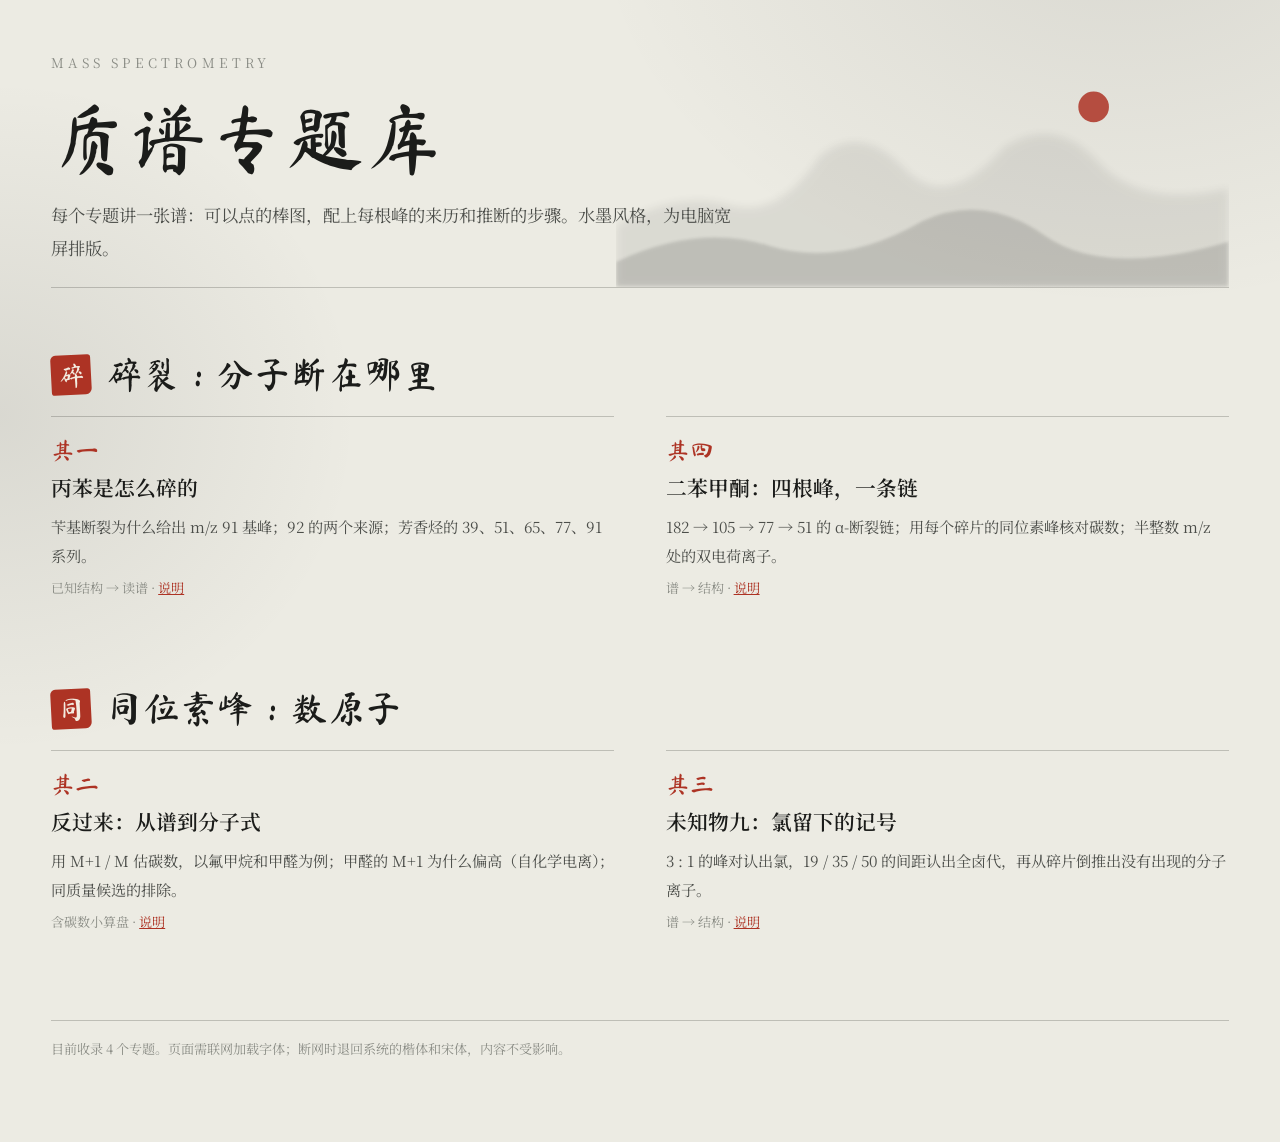
==== index.html @ 953d2ff4 "Add mass spectrometry library with four ink-wash topics Propylbenzene fragmentation, formula from M+" ====
<!doctype html>
<html lang="zh-CN">
<head>
<meta charset="utf-8">
<meta name="viewport" content="width=device-width, initial-scale=1, viewport-fit=cover">
<meta name="description" content="质谱可视化专题库：水墨风格的交互讲解网页，按主题分类。">
<title>Mass Spectrometry · 质谱专题库</title>
<link rel="stylesheet" href="assets/ink.css">
</head>
<body>
<div class="scroll">
  <header class="top">
    <div class="eyebrow">MASS SPECTROMETRY</div>
    <h1>质谱专题库</h1>
    <p class="lede">每个专题讲一张谱：可以点的棒图，配上每根峰的来历和推断的步骤。水墨风格，为电脑宽屏排版。</p>
  </header>

  <section aria-labelledby="g-frag">
    <div class="head"><span class="seal" aria-hidden="true">碎</span><h2 id="g-frag">碎裂：分子断在哪里</h2></div>
    <div class="topic-grid">
      <div class="topic">
        <span class="no">其一</span>
        <a class="title" href="topics/propylbenzene-fragmentation/index.html">丙苯是怎么碎的</a>
        <p>苄基断裂为什么给出 m/z 91 基峰；92 的两个来源；芳香烃的 39、51、65、77、91 系列。</p>
        <span class="meta">已知结构 → 读谱 · <a href="topics/propylbenzene-fragmentation/README.md">说明</a></span>
      </div>
      <div class="topic">
        <span class="no">其四</span>
        <a class="title" href="topics/benzophenone/index.html">二苯甲酮：四根峰，一条链</a>
        <p>182 → 105 → 77 → 51 的 α-断裂链；用每个碎片的同位素峰核对碳数；半整数 m/z 处的双电荷离子。</p>
        <span class="meta">谱 → 结构 · <a href="topics/benzophenone/README.md">说明</a></span>
      </div>
    </div>
  </section>

  <section aria-labelledby="g-iso">
    <div class="head"><span class="seal" aria-hidden="true">同</span><h2 id="g-iso">同位素峰：数原子</h2></div>
    <div class="topic-grid">
      <div class="topic">
        <span class="no">其二</span>
        <a class="title" href="topics/formula-from-spectrum/index.html">反过来：从谱到分子式</a>
        <p>用 M+1 / M 估碳数，以氟甲烷和甲醛为例；甲醛的 M+1 为什么偏高（自化学电离）；同质量候选的排除。</p>
        <span class="meta">含碳数小算盘 · <a href="topics/formula-from-spectrum/README.md">说明</a></span>
      </div>
      <div class="topic">
        <span class="no">其三</span>
        <a class="title" href="topics/chlorine-isotope-unknown/index.html">未知物九：氯留下的记号</a>
        <p>3 : 1 的峰对认出氯，19 / 35 / 50 的间距认出全卤代，再从碎片倒推出没有出现的分子离子。</p>
        <span class="meta">谱 → 结构 · <a href="topics/chlorine-isotope-unknown/README.md">说明</a></span>
      </div>
    </div>
  </section>

  <footer><p>目前收录 4 个专题。页面需联网加载字体；断网时退回系统的楷体和宋体，内容不受影响。</p></footer>
</div>
<script src="assets/spectrum.js"></script>
<script>InkSpectrum.decorate();</script>
</body>
</html>
---- assets/ink.css ----
@import url("https://fonts.googleapis.com/css2?family=Ma+Shan+Zheng&family=Noto+Serif+SC:wght@400;600;900&display=swap");

/* 布局：横幅长卷。宽屏下谱图居左为主景，题跋（峰的解读）居右；窄屏退成单栏。 */
:root {
  --paper: #ecebe3;
  --paper-deep: #e1dfd4;
  --ink: #1b1c1a;
  --ink-soft: #4c4e4a;
  --ink-pale: #8b8d86;
  --wash: rgba(27, 28, 26, .09);
  --line: rgba(27, 28, 26, .22);
  --cinnabar: #ad3324;
  --seal-text: #f3ece0;
  --brush: "Ma Shan Zheng", "STKaiti", "KaiTi", "Kaiti SC", serif;
  --serif: "Noto Serif SC", "Songti SC", "STSong", "SimSun", serif;
  --math: "STIX Two Math", "Cambria Math", "Latin Modern Math", "Times New Roman", serif;
}
@media (prefers-color-scheme: dark) {
  :root {
    --paper: #141615; --paper-deep: #1c1f1d; --ink: #dddcd2;
    --ink-soft: #b1b1a7; --ink-pale: #7d7f78; --wash: rgba(221, 220, 210, .08);
    --line: rgba(221, 220, 210, .24); --cinnabar: #d9583f;
    --seal-text: #1a1412; color-scheme: dark;
  }
}

* { box-sizing: border-box; }
[hidden] { display: none !important; }
body {
  margin: 0;
  background:
    radial-gradient(ellipse 60% 36rem at 88% -6rem, var(--wash), transparent 70%),
    radial-gradient(ellipse 40% 30rem at 0% 26rem, var(--wash), transparent 70%),
    var(--paper);
  color: var(--ink);
  font: 17px/1.9 var(--serif);
}
.scroll {
  max-width: 1480px;
  margin-inline: auto;
  padding-inline: clamp(16px, 4vw, 64px);
  padding-block: clamp(1.6rem, 4vw, 3.2rem) 5rem;
  display: flex; flex-direction: column;
  gap: clamp(2.6rem, 5vw, 4.2rem);
}
section, header { display: flex; flex-direction: column; gap: 1.15rem; min-width: 0; }
p { margin: 0; max-width: 44em; }
a { color: var(--cinnabar); }
sub, sup { font-size: .68em; line-height: 0; font-family: var(--math); }
.chem { font-family: var(--math); white-space: nowrap; }
strong { font-weight: 600; }
.red { color: var(--cinnabar); }
.num { font-variant-numeric: tabular-nums; }

/* 卷首 */
header.top { position: relative; padding-bottom: 1.4rem; border-bottom: 1px solid var(--line); }
header.top > * { position: relative; z-index: 1; }
header.top > svg.hills {
  position: absolute; z-index: 0; right: 0; bottom: 0;
  width: min(52%, 640px); height: auto; pointer-events: none;
}
.hills .far { fill: var(--ink); opacity: .08; }
.hills .near { fill: var(--ink); opacity: .14; }
.hills .sun { fill: var(--cinnabar); opacity: .85; }
.crumbs { font-size: .84rem; color: var(--ink-pale); display: flex; gap: .6rem; flex-wrap: wrap; }
.crumbs a { color: var(--ink-soft); text-decoration: none; border-bottom: 1px solid var(--line); }
.crumbs a:hover { color: var(--cinnabar); }
.eyebrow { font-size: .82rem; letter-spacing: .32em; color: var(--ink-pale); }
h1 {
  font-family: var(--brush); font-weight: 400;
  font-size: clamp(2.6rem, 6vw, 4.8rem); line-height: 1.12;
  margin: 0; letter-spacing: .02em; text-wrap: balance;
}
.lede { font-size: 1.08rem; color: var(--ink-soft); max-width: 40em; }

/* 章节题签：朱印 + 行楷 */
.head { display: flex; align-items: center; gap: .9rem; }
.seal {
  flex: none; width: 2.5rem; height: 2.5rem;
  display: grid; place-items: center;
  background: var(--cinnabar); color: var(--seal-text);
  font-family: var(--brush); font-size: 1.65rem; line-height: 1;
  border-radius: 5px 3px 6px 3px; transform: rotate(-3deg);
}
h2 { font-family: var(--brush); font-weight: 400; font-size: clamp(1.7rem, 3vw, 2.3rem); line-height: 1.25; margin: 0; }
h3 { font-size: 1.02rem; font-weight: 600; margin: 0; letter-spacing: .06em; }
h4 { font-size: .78rem; font-weight: 400; letter-spacing: .2em; color: var(--ink-pale); margin: .5rem 0 0; }

/* 主景：谱图 + 题跋 */
.stage {
  display: grid;
  grid-template-columns: minmax(0, 1.75fr) minmax(300px, 1fr);
  gap: 1.2rem clamp(1.5rem, 3vw, 3rem);
  align-items: start;
}
.plot { display: flex; flex-direction: column; gap: .7rem; min-width: 0; }
.plot-bar { display: flex; flex-wrap: wrap; gap: .5rem 1rem; align-items: center; justify-content: space-between; }
.plot-title { font-size: .9rem; color: var(--ink-soft); }
.spec svg { display: block; width: 100%; height: auto; overflow: visible; }
.spec text { font-family: var(--serif); fill: var(--ink-soft); font-size: 13px; font-variant-numeric: tabular-nums; }
.spec .axis { stroke: var(--ink); stroke-width: 2.4; stroke-linecap: round; fill: none; }
.spec .tick { stroke: var(--ink-soft); stroke-width: 1; }
.spec .grid { stroke: var(--line); stroke-width: 1; stroke-dasharray: 2 6; }
.spec .axis-name { fill: var(--ink-pale); font-size: 12px; letter-spacing: .12em; }
.spec .stick { fill: var(--ink); }
.spec .stick.clipped { opacity: .5; }
.spec .stick.on { fill: var(--cinnabar); opacity: 1; }
.spec .stick.kin { fill: var(--ink); }
.spec .ghost { stroke: var(--ink-pale); stroke-width: 1.6; stroke-dasharray: 4 5; fill: none; }
.spec .ghost.on { stroke: var(--cinnabar); }
.spec .bleed { fill: var(--ink); opacity: .13; }
.spec .halo { fill: var(--cinnabar); opacity: .2; }
.spec .lab { fill: var(--ink); font-size: 14px; font-weight: 600; text-anchor: middle; }
.spec .lab.on { fill: var(--cinnabar); }
.spec .hov { fill: var(--ink); font-size: 12.5px; text-anchor: middle; paint-order: stroke; stroke: var(--paper); stroke-width: 5px; stroke-linejoin: round; }
.spec .arc { fill: none; stroke-width: 1.5; stroke-linecap: round; }
.spec .arc.in { stroke: var(--cinnabar); }
.spec .arc.out { stroke: var(--ink-soft); stroke-dasharray: 5 5; }
.spec .arc-t { font-family: var(--math); font-size: 14px; text-anchor: middle; paint-order: stroke; stroke: var(--paper); stroke-width: 5px; stroke-linejoin: round; }
.spec .arc-t.in { fill: var(--cinnabar); }
.spec .arc-t.out { fill: var(--ink-soft); }
.spec .mk-in { fill: var(--cinnabar); }
.spec .mk-out { fill: var(--ink-soft); }
.spec .hit { fill: transparent; cursor: pointer; }

.chips { display: flex; flex-wrap: wrap; gap: .4rem; }
.chips button, .toggle, .node {
  font: inherit; font-size: .9rem; line-height: 1.2; font-variant-numeric: tabular-nums;
  color: var(--ink); background: transparent;
  border: 1px solid var(--line); border-radius: 999px;
  padding: .36rem .8rem; cursor: pointer;
}
.chips button:hover, .toggle:hover, .node:hover { border-color: var(--ink); }
.chips button[aria-pressed="true"], .toggle[aria-pressed="true"] { background: var(--ink); color: var(--paper); border-color: var(--ink); }
button:focus-visible, input:focus-visible, a:focus-visible { outline: 2px solid var(--cinnabar); outline-offset: 3px; }
.hint { font-size: .84rem; color: var(--ink-pale); }

/* 题跋：选中峰的解读 */
.panel {
  display: flex; flex-direction: column; gap: .55rem;
  border-left: 2px solid var(--ink);
  padding: .3rem 0 .6rem 1.4rem;
  min-height: 22rem;
}
.p-mz { display: flex; align-items: baseline; gap: .6rem; flex-wrap: wrap; }
.p-mz b { font-family: var(--brush); font-weight: 400; font-size: 4.2rem; line-height: 1; color: var(--cinnabar); }
.p-mz span { font-size: .84rem; color: var(--ink-pale); letter-spacing: .1em; }
.p-ion { font-family: var(--math); font-size: 1.7rem; line-height: 1.3; }
.p-name { color: var(--ink-soft); font-weight: 600; }
.panel p { font-size: .96rem; max-width: none; }
.p-links { display: flex; flex-direction: column; gap: .45rem; }
.p-links div { display: flex; flex-direction: column; gap: .15rem; }
.p-links button {
  align-self: flex-start; font: inherit; font-size: .92rem; color: var(--ink);
  background: var(--wash); border: 0; border-radius: 4px; padding: .2rem .6rem; cursor: pointer;
  font-variant-numeric: tabular-nums;
}
.p-links button:hover { color: var(--cinnabar); }
.p-links button em { font-style: normal; color: var(--cinnabar); margin-left: .5em; }
.p-links small { font-size: .86rem; color: var(--ink-soft); line-height: 1.7; }

/* 卡片栅格 */
.cards { display: grid; grid-template-columns: repeat(auto-fit, minmax(300px, 1fr)); gap: 1.8rem clamp(1.5rem, 3vw, 3rem); }
.card { display: flex; flex-direction: column; gap: .6rem; border-top: 2px solid var(--ink); padding-top: .9rem; min-width: 0; }
.card p, .card li { font-size: .96rem; }
.card ul { margin: 0; padding-left: 1.2em; display: flex; flex-direction: column; gap: .3rem; }
.two { display: grid; grid-template-columns: repeat(auto-fit, minmax(380px, 1fr)); gap: 1.8rem clamp(1.5rem, 3vw, 3rem); align-items: start; }
.two > div { display: flex; flex-direction: column; gap: .9rem; min-width: 0; }

.steps { margin: 0; padding: 0; list-style: none; counter-reset: s; display: flex; flex-direction: column; gap: .7rem; max-width: 46em; }
.steps li { counter-increment: s; display: grid; grid-template-columns: 2.2rem minmax(0, 1fr); gap: .4rem; font-size: .98rem; }
.steps li::before { content: counter(s, cjk-ideographic); font-family: var(--brush); font-size: 1.5rem; line-height: 1.25; color: var(--cinnabar); }

/* 碎裂路径 */
.flows { display: flex; flex-direction: column; gap: .9rem; }
.flow { display: flex; flex-wrap: wrap; align-items: center; gap: .5rem .6rem; }
.flow .tag { font-size: .84rem; color: var(--ink-pale); width: 7.5em; flex: none; }
.node { border-radius: 6px 3px 7px 3px; border-color: var(--ink); padding: .3rem .7rem; font-weight: 600; font-size: 1rem; }
.node small { font-weight: 400; font-size: .78rem; color: var(--ink-soft); margin-left: .45em; font-family: var(--math); }
.node:hover { color: var(--cinnabar); border-color: var(--cinnabar); }
.arrow { font-size: .82rem; color: var(--ink-soft); white-space: nowrap; }
.arrow::after { content: " ⟶"; color: var(--ink-pale); }

/* 式子与表 */
.eq { font-family: var(--math); font-size: 1.18rem; line-height: 1.5; padding: .5rem 0; overflow-x: auto; white-space: nowrap; }
.frac { display: inline-flex; flex-direction: column; vertical-align: middle; text-align: center; line-height: 1.35; margin: 0 .2em; }
.frac > span:first-child { border-bottom: 1px solid currentColor; padding: 0 .4em; }
.frac > span:last-child { padding: 0 .4em; }
.boxed {
  border: 2px solid var(--ink); border-radius: 14px 5px 16px 6px / 6px 15px 5px 14px;
  padding: .7rem 1.1rem; background: var(--wash); align-self: flex-start; max-width: 100%;
}
.tbl-wrap { overflow-x: auto; }
table { border-collapse: collapse; font-size: .92rem; font-variant-numeric: tabular-nums; }
th, td { text-align: left; padding: .3rem 1.1rem .3rem 0; border-bottom: 1px solid var(--line); white-space: nowrap; }
th { font-weight: 400; font-size: .78rem; letter-spacing: .12em; color: var(--ink-pale); }
td.r, th.r { text-align: right; }
.peak-table { column-width: 15rem; column-gap: 2.5rem; }
.peak-table table { width: 100%; break-inside: auto; }
.peak-table tr { break-inside: avoid; }
.peak-table td button { font: inherit; color: var(--ink); background: none; border: 0; padding: 0; cursor: pointer; border-bottom: 1px solid var(--line); font-weight: 600; }
.peak-table td button:hover { color: var(--cinnabar); }
.peak-table td.ion { font-family: var(--math); color: var(--ink-soft); }
details summary { cursor: pointer; font-size: .9rem; color: var(--ink-soft); }
details[open] summary { margin-bottom: .8rem; }

/* 碳数小算盘 */
.calc { display: flex; flex-wrap: wrap; gap: .8rem 1.4rem; align-items: flex-end; }
.calc label { display: flex; flex-direction: column; gap: .2rem; font-size: .78rem; letter-spacing: .1em; color: var(--ink-pale); }
.calc input {
  font: inherit; font-size: 1.05rem; width: 7rem; color: var(--ink);
  background: transparent; border: 0; border-bottom: 2px solid var(--ink); padding: .1rem .2rem; border-radius: 0;
}
.calc output { font-size: 1.05rem; }
.calc output b { font-family: var(--brush); font-weight: 400; font-size: 2rem; color: var(--cinnabar); line-height: 1; }

/* 结构小画 */
.mol svg { display: block; width: 100%; max-width: 21rem; height: auto; }
.mol .bond { stroke: var(--ink); stroke-width: 2.2; stroke-linecap: round; fill: none; }
.mol .cut { stroke: var(--cinnabar); stroke-width: 2; stroke-linecap: round; fill: none; }
.mol text { font-family: var(--serif); font-size: 13px; fill: var(--ink); }
.mol text.c { fill: var(--cinnabar); font-weight: 600; }
.formula { font-family: var(--math); font-size: 1.9rem; line-height: 1.4; }
.formula .cut { color: var(--cinnabar); margin: 0 .12em; }

/* 同位素小柱 */
.iso { display: flex; gap: 2rem; flex-wrap: wrap; align-items: flex-end; }
.iso figure { margin: 0; display: flex; flex-direction: column; gap: .3rem; align-items: center; }
.iso .bars { display: flex; gap: 7px; align-items: flex-end; height: 84px; border-bottom: 2px solid var(--ink); padding: 0 6px; }
.iso .bars i { width: 7px; background: var(--ink); border-radius: 3px 3px 0 0; }
.iso figcaption { font-size: .8rem; color: var(--ink-soft); text-align: center; line-height: 1.5; }

footer { font-size: .82rem; color: var(--ink-pale); border-top: 1px solid var(--line); padding-top: 1rem; }
footer p { max-width: 60em; }

/* 目录页 */
.topic-grid { display: grid; grid-template-columns: repeat(auto-fit, minmax(340px, 1fr)); gap: 0 clamp(2rem, 4vw, 4rem); }
.topic { display: flex; flex-direction: column; gap: .35rem; padding-block: 1.3rem; border-top: 1px solid var(--line); }
.topic .no { font-family: var(--brush); font-size: 1.5rem; color: var(--cinnabar); line-height: 1; }
.topic a.title { color: var(--ink); font-size: 1.3rem; font-weight: 600; text-decoration: none; }
.topic a.title:hover { color: var(--cinnabar); }
.topic p { color: var(--ink-soft); font-size: .95rem; }
.topic .meta { font-size: .82rem; color: var(--ink-pale); }

@media (max-width: 980px) {
  .stage { grid-template-columns: minmax(0, 1fr); }
  .panel { min-height: 0; }
  .two { grid-template-columns: minmax(0, 1fr); }
  header.top > svg.hills { width: 70%; opacity: .7; }
  .flow .tag { width: 100%; }
}
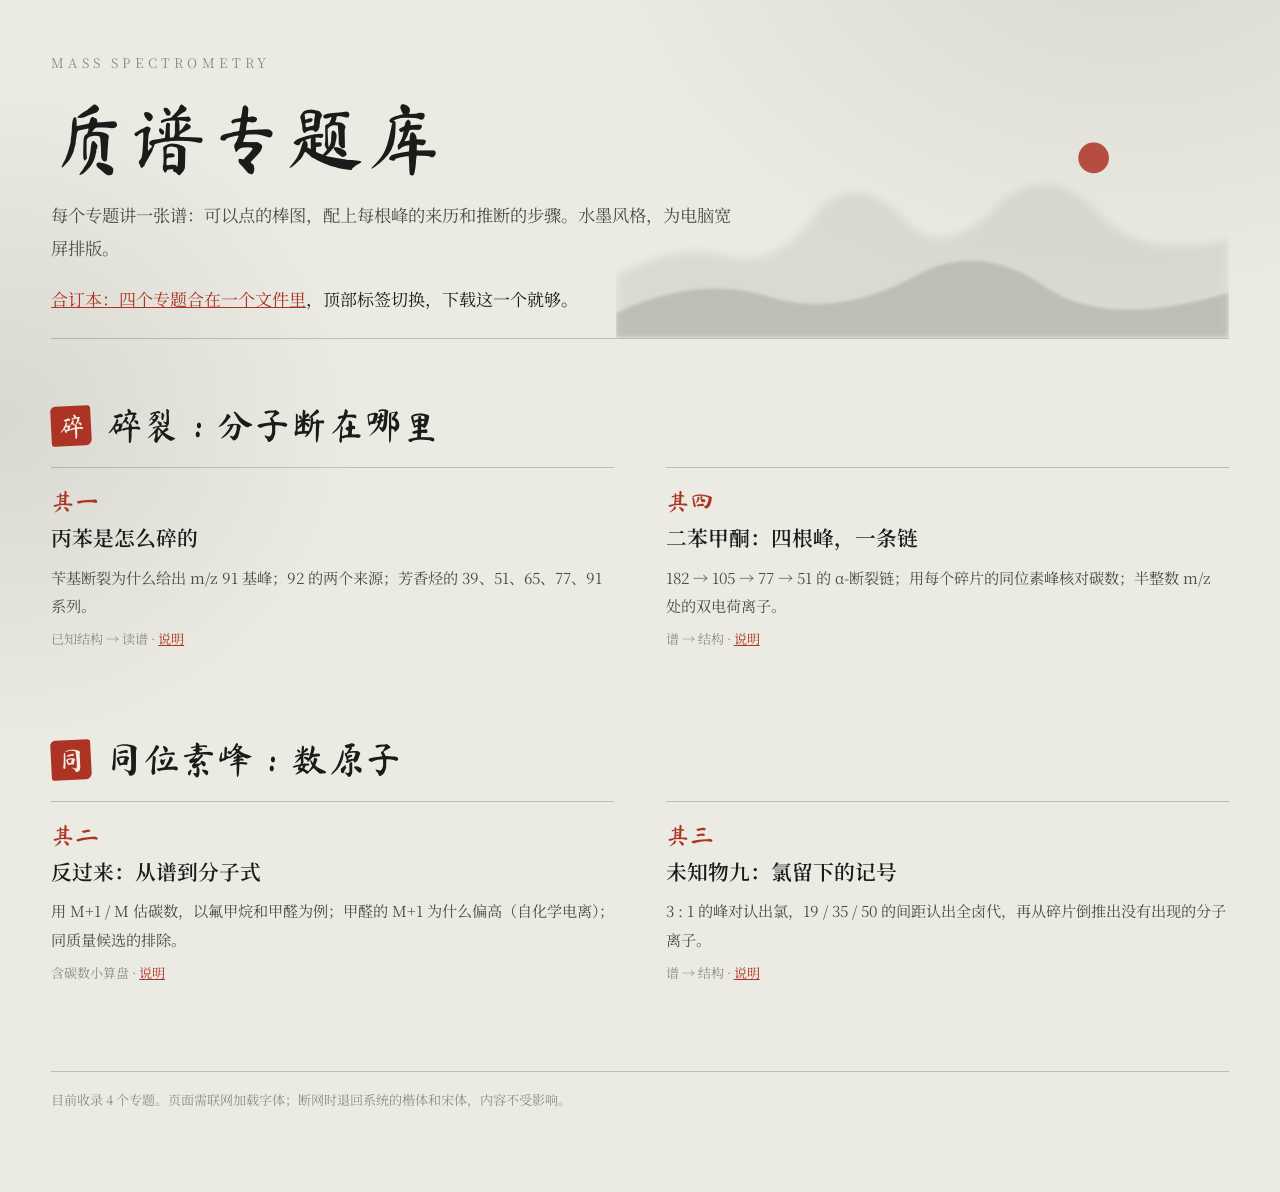
==== commit 6001e6de: "Add all-in-one.html combining the four topics behind tabs" ====
--- a/index.html
+++ b/index.html
@@ -5,7 +5,276 @@
 <meta name="viewport" content="width=device-width, initial-scale=1, viewport-fit=cover">
 <meta name="description" content="质谱可视化专题库：水墨风格的交互讲解网页，按主题分类。">
 <title>Mass Spectrometry · 质谱专题库</title>
-<link rel="stylesheet" href="assets/ink.css">
+<style data-inline="ink.css">
+@import url("https://fonts.googleapis.com/css2?family=Ma+Shan+Zheng&family=Noto+Serif+SC:wght@400;600;900&display=swap");
+
+/* 布局：横幅长卷。宽屏下谱图居左为主景，题跋（峰的解读）居右；窄屏退成单栏。 */
+:root {
+  --paper: #ecebe3;
+  --paper-deep: #e1dfd4;
+  --ink: #1b1c1a;
+  --ink-soft: #4c4e4a;
+  --ink-pale: #8b8d86;
+  --wash: rgba(27, 28, 26, .09);
+  --line: rgba(27, 28, 26, .22);
+  --cinnabar: #ad3324;
+  --seal-text: #f3ece0;
+  --brush: "Ma Shan Zheng", "STKaiti", "KaiTi", "Kaiti SC", serif;
+  --serif: "Noto Serif SC", "Songti SC", "STSong", "SimSun", serif;
+  --math: "STIX Two Math", "Cambria Math", "Latin Modern Math", "Times New Roman", serif;
+}
+@media (prefers-color-scheme: dark) {
+  :root {
+    --paper: #141615; --paper-deep: #1c1f1d; --ink: #dddcd2;
+    --ink-soft: #b1b1a7; --ink-pale: #7d7f78; --wash: rgba(221, 220, 210, .08);
+    --line: rgba(221, 220, 210, .24); --cinnabar: #d9583f;
+    --seal-text: #1a1412; color-scheme: dark;
+  }
+}
+
+* { box-sizing: border-box; }
+[hidden] { display: none !important; }
+body {
+  margin: 0;
+  background:
+    radial-gradient(ellipse 60% 36rem at 88% -6rem, var(--wash), transparent 70%),
+    radial-gradient(ellipse 40% 30rem at 0% 26rem, var(--wash), transparent 70%),
+    var(--paper);
+  color: var(--ink);
+  font: 17px/1.9 var(--serif);
+}
+.scroll {
+  max-width: 1480px;
+  margin-inline: auto;
+  padding-inline: clamp(16px, 4vw, 64px);
+  padding-block: clamp(1.6rem, 4vw, 3.2rem) 5rem;
+  display: flex; flex-direction: column;
+  gap: clamp(2.6rem, 5vw, 4.2rem);
+}
+section, header { display: flex; flex-direction: column; gap: 1.15rem; min-width: 0; }
+p { margin: 0; max-width: 44em; }
+a { color: var(--cinnabar); }
+sub, sup { font-size: .68em; line-height: 0; font-family: var(--math); }
+.chem { font-family: var(--math); white-space: nowrap; }
+strong { font-weight: 600; }
+.red { color: var(--cinnabar); }
+.num { font-variant-numeric: tabular-nums; }
+
+/* 卷首 */
+header.top { position: relative; padding-bottom: 1.4rem; border-bottom: 1px solid var(--line); }
+header.top > * { position: relative; z-index: 1; }
+header.top > svg.hills {
+  position: absolute; z-index: 0; right: 0; bottom: 0;
+  width: min(52%, 640px); height: auto; pointer-events: none;
+}
+.hills .far { fill: var(--ink); opacity: .08; }
+.hills .near { fill: var(--ink); opacity: .14; }
+.hills .sun { fill: var(--cinnabar); opacity: .85; }
+.crumbs { font-size: .84rem; color: var(--ink-pale); display: flex; gap: .6rem; flex-wrap: wrap; }
+.crumbs a { color: var(--ink-soft); text-decoration: none; border-bottom: 1px solid var(--line); }
+.crumbs a:hover { color: var(--cinnabar); }
+.eyebrow { font-size: .82rem; letter-spacing: .32em; color: var(--ink-pale); }
+h1 {
+  font-family: var(--brush); font-weight: 400;
+  font-size: clamp(2.6rem, 6vw, 4.8rem); line-height: 1.12;
+  margin: 0; letter-spacing: .02em; text-wrap: balance;
+}
+.lede { font-size: 1.08rem; color: var(--ink-soft); max-width: 40em; }
+
+/* 章节题签：朱印 + 行楷 */
+.head { display: flex; align-items: center; gap: .9rem; }
+.seal {
+  flex: none; width: 2.5rem; height: 2.5rem;
+  display: grid; place-items: center;
+  background: var(--cinnabar); color: var(--seal-text);
+  font-family: var(--brush); font-size: 1.65rem; line-height: 1;
+  border-radius: 5px 3px 6px 3px; transform: rotate(-3deg);
+}
+h2 { font-family: var(--brush); font-weight: 400; font-size: clamp(1.7rem, 3vw, 2.3rem); line-height: 1.25; margin: 0; }
+h3 { font-size: 1.02rem; font-weight: 600; margin: 0; letter-spacing: .06em; }
+h4 { font-size: .78rem; font-weight: 400; letter-spacing: .2em; color: var(--ink-pale); margin: .5rem 0 0; }
+
+/* 主景：谱图 + 题跋 */
+.stage {
+  display: grid;
+  grid-template-columns: minmax(0, 1.75fr) minmax(300px, 1fr);
+  gap: 1.2rem clamp(1.5rem, 3vw, 3rem);
+  align-items: start;
+}
+.plot { display: flex; flex-direction: column; gap: .7rem; min-width: 0; }
+.plot-bar { display: flex; flex-wrap: wrap; gap: .5rem 1rem; align-items: center; justify-content: space-between; }
+.plot-title { font-size: .9rem; color: var(--ink-soft); }
+.spec svg { display: block; width: 100%; height: auto; overflow: visible; }
+.spec text { font-family: var(--serif); fill: var(--ink-soft); font-size: 13px; font-variant-numeric: tabular-nums; }
+.spec .axis { stroke: var(--ink); stroke-width: 2.4; stroke-linecap: round; fill: none; }
+.spec .tick { stroke: var(--ink-soft); stroke-width: 1; }
+.spec .grid { stroke: var(--line); stroke-width: 1; stroke-dasharray: 2 6; }
+.spec .axis-name { fill: var(--ink-pale); font-size: 12px; letter-spacing: .12em; }
+.spec .stick { fill: var(--ink); }
+.spec .stick.clipped { opacity: .5; }
+.spec .stick.on { fill: var(--cinnabar); opacity: 1; }
+.spec .stick.kin { fill: var(--ink); }
+.spec .ghost { stroke: var(--ink-pale); stroke-width: 1.6; stroke-dasharray: 4 5; fill: none; }
+.spec .ghost.on { stroke: var(--cinnabar); }
+.spec .bleed { fill: var(--ink); opacity: .13; }
+.spec .halo { fill: var(--cinnabar); opacity: .2; }
+.spec .lab { fill: var(--ink); font-size: 14px; font-weight: 600; text-anchor: middle; }
+.spec .lab.on { fill: var(--cinnabar); }
+.spec .hov { fill: var(--ink); font-size: 12.5px; text-anchor: middle; paint-order: stroke; stroke: var(--paper); stroke-width: 5px; stroke-linejoin: round; }
+.spec .arc { fill: none; stroke-width: 1.5; stroke-linecap: round; }
+.spec .arc.in { stroke: var(--cinnabar); }
+.spec .arc.out { stroke: var(--ink-soft); stroke-dasharray: 5 5; }
+.spec .arc-t { font-family: var(--math); font-size: 14px; text-anchor: middle; paint-order: stroke; stroke: var(--paper); stroke-width: 5px; stroke-linejoin: round; }
+.spec .arc-t.in { fill: var(--cinnabar); }
+.spec .arc-t.out { fill: var(--ink-soft); }
+.spec .mk-in { fill: var(--cinnabar); }
+.spec .mk-out { fill: var(--ink-soft); }
+.spec .hit { fill: transparent; cursor: pointer; }
+
+.chips { display: flex; flex-wrap: wrap; gap: .4rem; }
+.chips button, .toggle, .node {
+  font: inherit; font-size: .9rem; line-height: 1.2; font-variant-numeric: tabular-nums;
+  color: var(--ink); background: transparent;
+  border: 1px solid var(--line); border-radius: 999px;
+  padding: .36rem .8rem; cursor: pointer;
+}
+.chips button:hover, .toggle:hover, .node:hover { border-color: var(--ink); }
+.chips button[aria-pressed="true"], .toggle[aria-pressed="true"] { background: var(--ink); color: var(--paper); border-color: var(--ink); }
+button:focus-visible, input:focus-visible, a:focus-visible { outline: 2px solid var(--cinnabar); outline-offset: 3px; }
+.hint { font-size: .84rem; color: var(--ink-pale); }
+
+/* 题跋：选中峰的解读 */
+.panel {
+  display: flex; flex-direction: column; gap: .55rem;
+  border-left: 2px solid var(--ink);
+  padding: .3rem 0 .6rem 1.4rem;
+  min-height: 22rem;
+}
+.p-mz { display: flex; align-items: baseline; gap: .6rem; flex-wrap: wrap; }
+.p-mz b { font-family: var(--brush); font-weight: 400; font-size: 4.2rem; line-height: 1; color: var(--cinnabar); }
+.p-mz span { font-size: .84rem; color: var(--ink-pale); letter-spacing: .1em; }
+.p-ion { font-family: var(--math); font-size: 1.7rem; line-height: 1.3; }
+.p-name { color: var(--ink-soft); font-weight: 600; }
+.panel p { font-size: .96rem; max-width: none; }
+.p-links { display: flex; flex-direction: column; gap: .45rem; }
+.p-links div { display: flex; flex-direction: column; gap: .15rem; }
+.p-links button {
+  align-self: flex-start; font: inherit; font-size: .92rem; color: var(--ink);
+  background: var(--wash); border: 0; border-radius: 4px; padding: .2rem .6rem; cursor: pointer;
+  font-variant-numeric: tabular-nums;
+}
+.p-links button:hover { color: var(--cinnabar); }
+.p-links button em { font-style: normal; color: var(--cinnabar); margin-left: .5em; }
+.p-links small { font-size: .86rem; color: var(--ink-soft); line-height: 1.7; }
+
+/* 卡片栅格 */
+.cards { display: grid; grid-template-columns: repeat(auto-fit, minmax(300px, 1fr)); gap: 1.8rem clamp(1.5rem, 3vw, 3rem); }
+.card { display: flex; flex-direction: column; gap: .6rem; border-top: 2px solid var(--ink); padding-top: .9rem; min-width: 0; }
+.card p, .card li { font-size: .96rem; }
+.card ul { margin: 0; padding-left: 1.2em; display: flex; flex-direction: column; gap: .3rem; }
+.two { display: grid; grid-template-columns: repeat(auto-fit, minmax(380px, 1fr)); gap: 1.8rem clamp(1.5rem, 3vw, 3rem); align-items: start; }
+.two > div { display: flex; flex-direction: column; gap: .9rem; min-width: 0; }
+
+.steps { margin: 0; padding: 0; list-style: none; counter-reset: s; display: flex; flex-direction: column; gap: .7rem; max-width: 46em; }
+.steps li { counter-increment: s; display: grid; grid-template-columns: 2.2rem minmax(0, 1fr); gap: .4rem; font-size: .98rem; }
+.steps li::before { content: counter(s, cjk-ideographic); font-family: var(--brush); font-size: 1.5rem; line-height: 1.25; color: var(--cinnabar); }
+
+/* 碎裂路径 */
+.flows { display: flex; flex-direction: column; gap: .9rem; }
+.flow { display: flex; flex-wrap: wrap; align-items: center; gap: .5rem .6rem; }
+.flow .tag { font-size: .84rem; color: var(--ink-pale); width: 7.5em; flex: none; }
+.node { border-radius: 6px 3px 7px 3px; border-color: var(--ink); padding: .3rem .7rem; font-weight: 600; font-size: 1rem; }
+.node small { font-weight: 400; font-size: .78rem; color: var(--ink-soft); margin-left: .45em; font-family: var(--math); }
+.node:hover { color: var(--cinnabar); border-color: var(--cinnabar); }
+.arrow { font-size: .82rem; color: var(--ink-soft); white-space: nowrap; }
+.arrow::after { content: " ⟶"; color: var(--ink-pale); }
+
+/* 式子与表 */
+.eq { font-family: var(--math); font-size: 1.18rem; line-height: 1.5; padding: .5rem 0; overflow-x: auto; white-space: nowrap; }
+.frac { display: inline-flex; flex-direction: column; vertical-align: middle; text-align: center; line-height: 1.35; margin: 0 .2em; }
+.frac > span:first-child { border-bottom: 1px solid currentColor; padding: 0 .4em; }
+.frac > span:last-child { padding: 0 .4em; }
+.boxed {
+  border: 2px solid var(--ink); border-radius: 14px 5px 16px 6px / 6px 15px 5px 14px;
+  padding: .7rem 1.1rem; background: var(--wash); align-self: flex-start; max-width: 100%;
+}
+.tbl-wrap { overflow-x: auto; }
+table { border-collapse: collapse; font-size: .92rem; font-variant-numeric: tabular-nums; }
+th, td { text-align: left; padding: .3rem 1.1rem .3rem 0; border-bottom: 1px solid var(--line); white-space: nowrap; }
+th { font-weight: 400; font-size: .78rem; letter-spacing: .12em; color: var(--ink-pale); }
+td.r, th.r { text-align: right; }
+.peak-table { column-width: 15rem; column-gap: 2.5rem; }
+.peak-table table { width: 100%; break-inside: auto; }
+.peak-table tr { break-inside: avoid; }
+.peak-table td button { font: inherit; color: var(--ink); background: none; border: 0; padding: 0; cursor: pointer; border-bottom: 1px solid var(--line); font-weight: 600; }
+.peak-table td button:hover { color: var(--cinnabar); }
+.peak-table td.ion { font-family: var(--math); color: var(--ink-soft); }
+details summary { cursor: pointer; font-size: .9rem; color: var(--ink-soft); }
+details[open] summary { margin-bottom: .8rem; }
+
+/* 碳数小算盘 */
+.calc { display: flex; flex-wrap: wrap; gap: .8rem 1.4rem; align-items: flex-end; }
+.calc label { display: flex; flex-direction: column; gap: .2rem; font-size: .78rem; letter-spacing: .1em; color: var(--ink-pale); }
+.calc input {
+  font: inherit; font-size: 1.05rem; width: 7rem; color: var(--ink);
+  background: transparent; border: 0; border-bottom: 2px solid var(--ink); padding: .1rem .2rem; border-radius: 0;
+}
+.calc output { font-size: 1.05rem; }
+.calc output b { font-family: var(--brush); font-weight: 400; font-size: 2rem; color: var(--cinnabar); line-height: 1; }
+
+/* 结构小画 */
+.mol svg { display: block; width: 100%; max-width: 21rem; height: auto; }
+.mol .bond { stroke: var(--ink); stroke-width: 2.2; stroke-linecap: round; fill: none; }
+.mol .cut { stroke: var(--cinnabar); stroke-width: 2; stroke-linecap: round; fill: none; }
+.mol text { font-family: var(--serif); font-size: 13px; fill: var(--ink); }
+.mol text.c { fill: var(--cinnabar); font-weight: 600; }
+.formula { font-family: var(--math); font-size: 1.9rem; line-height: 1.4; }
+.formula .cut { color: var(--cinnabar); margin: 0 .12em; }
+
+/* 同位素小柱 */
+.iso { display: flex; gap: 2rem; flex-wrap: wrap; align-items: flex-end; }
+.iso figure { margin: 0; display: flex; flex-direction: column; gap: .3rem; align-items: center; }
+.iso .bars { display: flex; gap: 7px; align-items: flex-end; height: 84px; border-bottom: 2px solid var(--ink); padding: 0 6px; }
+.iso .bars i { width: 7px; background: var(--ink); border-radius: 3px 3px 0 0; }
+.iso figcaption { font-size: .8rem; color: var(--ink-soft); text-align: center; line-height: 1.5; }
+
+footer { font-size: .82rem; color: var(--ink-pale); border-top: 1px solid var(--line); padding-top: 1rem; }
+footer p { max-width: 60em; }
+
+/* 合订本：顶部标签 */
+.tabs {
+  position: sticky; top: 0; z-index: 10;
+  display: flex; flex-wrap: wrap; align-items: center; gap: .3rem 1.6rem;
+  padding: .55rem clamp(16px, 4vw, 64px);
+  background: var(--paper); border-bottom: 1px solid var(--line);
+}
+.tabs .brand { font-family: var(--brush); font-size: 1.5rem; line-height: 1; margin-right: auto; }
+.tabs button {
+  font: inherit; font-size: .95rem; color: var(--ink-soft); background: none; cursor: pointer;
+  border: 0; border-bottom: 2px solid transparent; padding: .35rem .1rem; display: flex; align-items: baseline; gap: .5rem;
+}
+.tabs button i { font-family: var(--brush); font-style: normal; font-size: 1.15rem; color: var(--ink-pale); }
+.tabs button:hover { color: var(--ink); }
+.tabs button[aria-selected="true"] { color: var(--ink); font-weight: 600; border-bottom-color: var(--cinnabar); }
+.tabs button[aria-selected="true"] i { color: var(--cinnabar); }
+
+/* 目录页 */
+.topic-grid { display: grid; grid-template-columns: repeat(auto-fit, minmax(340px, 1fr)); gap: 0 clamp(2rem, 4vw, 4rem); }
+.topic { display: flex; flex-direction: column; gap: .35rem; padding-block: 1.3rem; border-top: 1px solid var(--line); }
+.topic .no { font-family: var(--brush); font-size: 1.5rem; color: var(--cinnabar); line-height: 1; }
+.topic a.title { color: var(--ink); font-size: 1.3rem; font-weight: 600; text-decoration: none; }
+.topic a.title:hover { color: var(--cinnabar); }
+.topic p { color: var(--ink-soft); font-size: .95rem; }
+.topic .meta { font-size: .82rem; color: var(--ink-pale); }
+
+@media (max-width: 980px) {
+  .stage { grid-template-columns: minmax(0, 1fr); }
+  .panel { min-height: 0; }
+  .two { grid-template-columns: minmax(0, 1fr); }
+  header.top > svg.hills { width: 70%; opacity: .7; }
+  .flow .tag { width: 100%; }
+}
+</style>
 </head>
 <body>
 <div class="scroll">
@@ -13,6 +282,7 @@
     <div class="eyebrow">MASS SPECTROMETRY</div>
     <h1>质谱专题库</h1>
     <p class="lede">每个专题讲一张谱：可以点的棒图，配上每根峰的来历和推断的步骤。水墨风格，为电脑宽屏排版。</p>
+    <p><a href="all-in-one.html">合订本：四个专题合在一个文件里</a>，顶部标签切换，下载这一个就够。</p>
   </header>
 
   <section aria-labelledby="g-frag">
@@ -53,7 +323,285 @@
 
   <footer><p>目前收录 4 个专题。页面需联网加载字体；断网时退回系统的楷体和宋体，内容不受影响。</p></footer>
 </div>
-<script src="assets/spectrum.js"></script>
+<script data-inline="spectrum.js">
+/* 水墨质谱图：棒图、选峰题跋、丢失弧线、弱峰放大、碳数小算盘。无依赖。 */
+(function () {
+  const NS = 'http://www.w3.org/2000/svg';
+  const registry = {};
+  let uid = 0;
+
+  function svg(tag, attrs, parent) {
+    const e = document.createElementNS(NS, tag);
+    for (const k in attrs) e.setAttribute(k, attrs[k]);
+    if (parent) parent.appendChild(e);
+    return e;
+  }
+
+  // 'C7H7^+' → C<sub>7</sub>H<sub>7</sub><sup>+</sup>；'{13}C' → <sup>13</sup>C
+  function f(s) {
+    return '<span class="chem">' + String(s)
+      .replace(/\{(\d+)\}/g, '<sup>$1</sup>')
+      .replace(/([A-Za-z)\]])(\d+)/g, '$1<sub>$2</sub>')
+      .replace(/\^(\S+)/g, '<sup>$1</sup>') + '</span>';
+  }
+  // 正文里的 Unicode 上下标换成真正的 sub / sup，避免中文字体把它们撑宽
+  const SUB = '₀₁₂₃₄₅₆₇₈₉', SUP = '⁰¹²³⁴⁵⁶⁷⁸⁹⁺⁻', SUPV = '0123456789+−';
+  function uni(s) {
+    return String(s)
+      .replace(/[₀-₉]+/g, (t) => '<sub>' + [...t].map((c) => SUB.indexOf(c)).join('') + '</sub>')
+      .replace(/[⁰¹²³⁴-⁹⁺⁻]+•?/g, (t) => '<sup>' + [...t].map((c) => (c === '•' ? c : SUPV[SUP.indexOf(c)])).join('') + '</sup>')
+      .replace(/•(?![^<]*<\/sup>)/g, '<span class="chem">•</span>');
+  }
+  // SVG 文字里的化学式：字母后的数字降为下标
+  function svgChem(t, s) {
+    String(s).split(/(?<=[A-Za-z])(\d+)/).forEach((part, i) => {
+      if (!part) return;
+      const ts = svg('tspan', i % 2 ? { 'font-size': '9.5', dy: 3 } : (i ? { dy: -3 } : {}), t);
+      ts.textContent = part;
+    });
+  }
+  const num = (v) => String(v);
+
+  function mount(cfg) {
+    const host = document.querySelector(cfg.el);
+    const panel = document.querySelector(cfg.panel);
+    const chips = cfg.chips ? document.querySelector(cfg.chips) : null;
+    const table = cfg.table ? document.querySelector(cfg.table) : null;
+    const zoomBtn = cfg.zoom ? document.querySelector(cfg.zoom) : null;
+    const id = ++uid;
+    const W = 1000, H = cfg.height || 480;
+    const m = { l: 58, r: 20, t: 104, b: 46 };
+    const [x0, x1] = cfg.range;
+    const peaks = cfg.peaks.slice().sort((a, b) => a.mz - b.mz);
+    const links = cfg.links || [];
+    const byMz = {};
+    peaks.forEach((p) => { byMz[p.mz] = p; });
+    const base = H - m.b;
+    const unit = (W - m.l - m.r) / (x1 - x0);
+    const X = (mz) => m.l + (mz - x0) * unit;
+    let ymax = 100, current = null;
+    let root, arcLayer, haloLayer, hov;
+
+    const Y = (I) => base - (Math.min(I, ymax) / ymax) * (base - m.t);
+    const top = (p) => (p.ghost ? Y(ymax * 0.16) : Math.min(Y(p.I), base - 1.5));
+
+    function draw() {
+      host.innerHTML = '';
+      root = svg('svg', { viewBox: `0 0 ${W} ${H}`, role: 'img', 'aria-label': cfg.title || '质谱图' }, host);
+      const defs = svg('defs', {}, root);
+      const rough = svg('filter', { id: `rough${id}`, filterUnits: 'userSpaceOnUse', x: 0, y: 0, width: W, height: H }, defs);
+      svg('feTurbulence', { type: 'fractalNoise', baseFrequency: '0.04 0.16', numOctaves: 2, seed: 4 + id, result: 'n' }, rough);
+      svg('feDisplacementMap', { in: 'SourceGraphic', in2: 'n', scale: 3, xChannelSelector: 'R', yChannelSelector: 'G' }, rough);
+      const blur = svg('filter', { id: `blur${id}`, filterUnits: 'userSpaceOnUse', x: 0, y: 0, width: W, height: H }, defs);
+      svg('feGaussianBlur', { stdDeviation: 7 }, blur);
+      ['in', 'out'].forEach((k) => {
+        const mk = svg('marker', { id: `mk-${k}${id}`, viewBox: '0 0 10 10', refX: 8, refY: 5, markerWidth: 7, markerHeight: 7, orient: 'auto-start-reverse' }, defs);
+        svg('path', { d: 'M0 1 L9 5 L0 9 Z', class: `mk-${k}` }, mk);
+      });
+
+      // 纵轴刻度
+      [0.5, 1].forEach((t) => {
+        const y = Y(ymax * t);
+        svg('line', { x1: m.l, x2: W - m.r, y1: y, y2: y, class: 'grid' }, root);
+        svg('text', { x: m.l - 10, y: y + 4, 'text-anchor': 'end' }, root).textContent = num(ymax * t);
+      });
+      svg('text', { x: m.l - 10, y: base + 4, 'text-anchor': 'end' }, root).textContent = '0';
+      const yn = svg('text', { x: 16, y: (base + m.t) / 2, class: 'axis-name', 'text-anchor': 'middle', transform: `rotate(-90 16 ${(base + m.t) / 2})` }, root);
+      yn.textContent = ymax === 100 ? '相对强度' : `相对强度 · 放大 ${100 / ymax} 倍`;
+
+      // 墨晕
+      const bleed = svg('g', { filter: `url(#blur${id})` }, root);
+      peaks.forEach((p) => {
+        if (p.ghost || p.I < 20) return;
+        svg('ellipse', { cx: X(p.mz), cy: base - 4, rx: 10 + p.I * 0.16, ry: 5 + p.I * 0.1, class: 'bleed' }, bleed);
+      });
+      haloLayer = svg('g', { filter: `url(#blur${id})` }, root);
+
+      // 横轴
+      const step = cfg.tick || 10;
+      for (let v = Math.ceil(x0 / step) * step; v <= x1; v += step) {
+        svg('line', { x1: X(v), x2: X(v), y1: base, y2: base + 7, class: 'tick' }, root);
+        svg('text', { x: X(v), y: base + 24, 'text-anchor': 'middle' }, root).textContent = v;
+      }
+      if (cfg.minor) {
+        for (let v = Math.ceil(x0 / cfg.minor) * cfg.minor; v <= x1; v += cfg.minor) {
+          svg('line', { x1: X(v), x2: X(v), y1: base, y2: base + 3.5, class: 'tick' }, root);
+        }
+      }
+      svg('text', { x: W - m.r, y: base + 42, 'text-anchor': 'end', class: 'axis-name' }, root).textContent = 'm/z';
+
+      // 笔触
+      const ink = svg('g', { filter: `url(#rough${id})` }, root);
+      svg('path', { d: `M${m.l - 6} ${base} L${W - m.r + 6} ${base}`, class: 'axis' }, ink);
+      svg('path', { d: `M${m.l} ${base} L${m.l} ${m.t - 14}`, class: 'axis', 'stroke-width': 1.6 }, ink);
+      peaks.forEach((p) => {
+        const x = X(p.mz), y = top(p);
+        if (p.ghost) {
+          p.node = svg('line', { x1: x, x2: x, y1: base, y2: y, class: 'ghost' }, root);
+          return;
+        }
+        const w = 1.3 + 3 * Math.sqrt(Math.min(p.I, ymax) / ymax);
+        p.node = svg('polygon', {
+          points: `${x - w},${base} ${x - w * 0.4},${y} ${x + w * 0.4},${y} ${x + w},${base}`,
+          class: 'stick' + (p.I > ymax ? ' clipped' : ''),
+        }, ink);
+      });
+
+      // 峰标
+      peaks.forEach((p) => {
+        if (!p.lab) { p.text = null; return; }
+        p.text = svg('text', { x: X(p.mz) + (p.dx || 0), y: top(p) - 9 + (p.dy || 0), class: 'lab' }, root);
+        p.text.textContent = p.mz;
+      });
+
+      arcLayer = svg('g', {}, root);
+      hov = svg('text', { class: 'hov', x: 0, y: 0 }, root);
+
+      // 点击区：弱峰压在强峰之上
+      const hw = Math.max(unit / 2, 4);
+      peaks.slice().sort((a, b) => b.I - a.I).forEach((p) => {
+        const r = svg('rect', { x: X(p.mz) - hw, y: m.t - 20, width: hw * 2, height: base - m.t + 20, class: 'hit' }, root);
+        r.addEventListener('click', () => select(p.mz));
+        r.addEventListener('mouseenter', () => {
+          hov.textContent = p.ghost ? `m/z ${p.mz} · 未出现` : `m/z ${p.mz} · ${num(p.I)}`;
+          const x = Math.min(Math.max(X(p.mz), m.l + 50), W - m.r - 50);
+          hov.setAttribute('x', x);
+          hov.setAttribute('y', Math.max(top(p) - 28, 14));
+        });
+        r.addEventListener('mouseleave', () => { hov.textContent = ''; });
+      });
+    }
+
+    function arcs(mz) {
+      arcLayer.innerHTML = '';
+      // 同位素关系（+1、+2）紧挨着，只在题跋里列出，不画弧
+      const rel = links.filter((l) => (l.to === mz || l.from === mz) && l.loss.indexOf('+') < 0);
+      rel.forEach((l, k) => {
+        const a = byMz[l.from], b = byMz[l.to];
+        if (!a || !b) return;
+        const kind = l.to === mz ? 'in' : 'out';
+        const xa = X(a.mz), ya = top(a) - (a.lab ? 26 : 6), xb = X(b.mz), yb = top(b) - (b.lab ? 26 : 6);
+        const cy = Math.max(Math.min(ya, yb) - 54 - k * 22, 40 + (k % 3) * 30 - (ya + yb) / 2);
+        const cx = (xa + xb) / 2;
+        svg('path', { d: `M${xa} ${ya} Q${cx} ${cy} ${xb} ${yb}`, class: `arc ${kind}`, 'marker-end': `url(#mk-${kind}${id})` }, arcLayer);
+        const ty = (ya + yb) / 4 + cy / 2 - 6;
+        const t = svg('text', { x: Math.min(Math.max(cx, m.l + 60), W - m.r - 60), y: ty, class: `arc-t ${kind}` }, arcLayer);
+        svgChem(t, l.loss);
+      });
+    }
+
+    function renderPanel(p) {
+      const origin = links.filter((l) => l.to === p.mz);
+      const fate = links.filter((l) => l.from === p.mz);
+      const intensity = p.ghost ? '谱图中未出现' : `相对强度 ${num(p.I)}${p.I === 100 ? ' · 基峰' : ''}`;
+      const row = (l, other) => `<div><button type="button" data-go="${other}">${l.from} → ${l.to}<em>${f(l.loss)}</em></button>${l.note ? `<small>${uni(l.note)}</small>` : ''}</div>`;
+      panel.innerHTML =
+        `<div class="p-mz"><b class="num">${p.mz}</b><span>m/z</span><span>${intensity}</span></div>` +
+        (p.ion ? `<div class="p-ion">${f(p.ion)}</div>` : '') +
+        (p.name ? `<div class="p-name">${uni(p.name)}</div>` : '') +
+        (p.note ? `<p>${uni(p.note)}</p>` : '') +
+        (origin.length ? `<h4>怎么来的</h4><div class="p-links">${origin.map((l) => row(l, l.from)).join('')}</div>` : '') +
+        (fate.length ? `<h4>还会碎成</h4><div class="p-links">${fate.map((l) => row(l, l.to)).join('')}</div>` : '');
+      panel.querySelectorAll('[data-go]').forEach((b) => b.addEventListener('click', () => select(+b.dataset.go)));
+    }
+
+    function select(mz) {
+      const p = byMz[mz];
+      if (!p) return;
+      current = mz;
+      const kin = new Set();
+      links.forEach((l) => { if (l.to === mz) kin.add(l.from); if (l.from === mz) kin.add(l.to); });
+      peaks.forEach((q) => {
+        q.node.classList.toggle('on', q.mz === mz);
+        if (q.text) q.text.classList.toggle('on', q.mz === mz);
+      });
+      haloLayer.innerHTML = '';
+      svg('circle', { cx: X(mz), cy: top(p), r: 20, class: 'halo' }, haloLayer);
+      arcs(mz);
+      renderPanel(p);
+      if (chips) chips.querySelectorAll('button').forEach((b) => b.setAttribute('aria-pressed', String(+b.dataset.mz === mz)));
+    }
+
+    if (chips) {
+      peaks.filter((p) => p.lab || p.chip).forEach((p) => {
+        const b = document.createElement('button');
+        b.type = 'button';
+        b.dataset.mz = p.mz;
+        b.textContent = p.mz;
+        b.addEventListener('click', () => select(p.mz));
+        chips.appendChild(b);
+      });
+    }
+    if (table) {
+      table.innerHTML = '<table><thead><tr><th>m/z</th><th class="r">相对强度</th><th>离子</th></tr></thead><tbody>' +
+        peaks.filter((p) => !p.ghost).map((p) => `<tr><td><button type="button" data-mz="${p.mz}">${p.mz}</button></td><td class="r">${num(p.I)}</td><td class="ion">${p.ion ? f(p.ion) : ''}</td></tr>`).join('') +
+        '</tbody></table>';
+      table.querySelectorAll('button').forEach((b) => b.addEventListener('click', () => {
+        select(+b.dataset.mz);
+        host.scrollIntoView({ behavior: 'smooth', block: 'center' });
+      }));
+    }
+    if (zoomBtn) {
+      zoomBtn.addEventListener('click', () => {
+        ymax = ymax === 100 ? (cfg.zoomTo || 10) : 100;
+        zoomBtn.setAttribute('aria-pressed', String(ymax !== 100));
+        draw();
+        select(current);
+      });
+    }
+
+    draw();
+    select(cfg.start != null ? cfg.start : peaks[0].mz);
+    registry[cfg.el] = { select };
+    return registry[cfg.el];
+  }
+
+  // 由 M+1 / M 估碳数
+  function carbonCalc(sel, init) {
+    const box = document.querySelector(sel);
+    box.classList.add('calc');
+    box.innerHTML =
+      `<label>M 峰强度<input type="number" step="any" min="0" value="${init.m}"></label>` +
+      `<label>M+1 峰强度<input type="number" step="any" min="0" value="${init.m1}"></label>` +
+      '<output></output>';
+    const [a, b] = box.querySelectorAll('input');
+    const out = box.querySelector('output');
+    const run = () => {
+      const M = +a.value, M1 = +b.value;
+      if (!(M > 0) || !(M1 >= 0)) { out.textContent = '填两个正数'; return; }
+      const n = (M1 / M) / 0.011;
+      out.innerHTML = `碳数 ≈ ${n.toFixed(2)} → 最多 <b>${Math.round(n)}</b> 个碳`;
+    };
+    a.addEventListener('input', run);
+    b.addEventListener('input', run);
+    run();
+  }
+
+  function decorate() {
+    document.querySelectorAll('header.top').forEach((head, i) => {
+      const s = svg('svg', { viewBox: '0 0 600 220', class: 'hills', 'aria-hidden': 'true' });
+      const d = svg('defs', {}, s);
+      const b1 = svg('filter', { id: `hb1-${i}` }, d); svg('feGaussianBlur', { stdDeviation: 4 }, b1);
+      const b2 = svg('filter', { id: `hb2-${i}` }, d); svg('feGaussianBlur', { stdDeviation: 1.6 }, b2);
+      svg('circle', { cx: 468, cy: 44, r: 15, class: 'sun' }, s);
+      svg('path', { d: 'M0 220 L0 160 Q60 126 110 140 T200 92 Q240 60 282 104 T380 84 Q430 52 472 98 T600 124 L600 220Z', class: 'far', filter: `url(#hb1-${i})` }, s);
+      svg('path', { d: 'M0 220 L0 196 Q80 158 150 180 T300 156 Q360 128 420 170 T600 176 L600 220Z', class: 'near', filter: `url(#hb2-${i})` }, s);
+      head.insertBefore(s, head.firstChild);
+    });
+    document.querySelectorAll('[data-f]').forEach((e) => { e.innerHTML = f(e.textContent); });
+    document.querySelectorAll('[data-sel]').forEach((e) => {
+      e.addEventListener('click', () => {
+        const inst = registry[e.dataset.spec || '#spec'];
+        if (!inst) return;
+        inst.select(+e.dataset.sel);
+        document.querySelector(e.dataset.spec || '#spec').scrollIntoView({ behavior: 'smooth', block: 'center' });
+      });
+    });
+  }
+
+  window.InkSpectrum = { mount, carbonCalc, decorate, f };
+})();
+</script>
 <script>InkSpectrum.decorate();</script>
 </body>
 </html>
